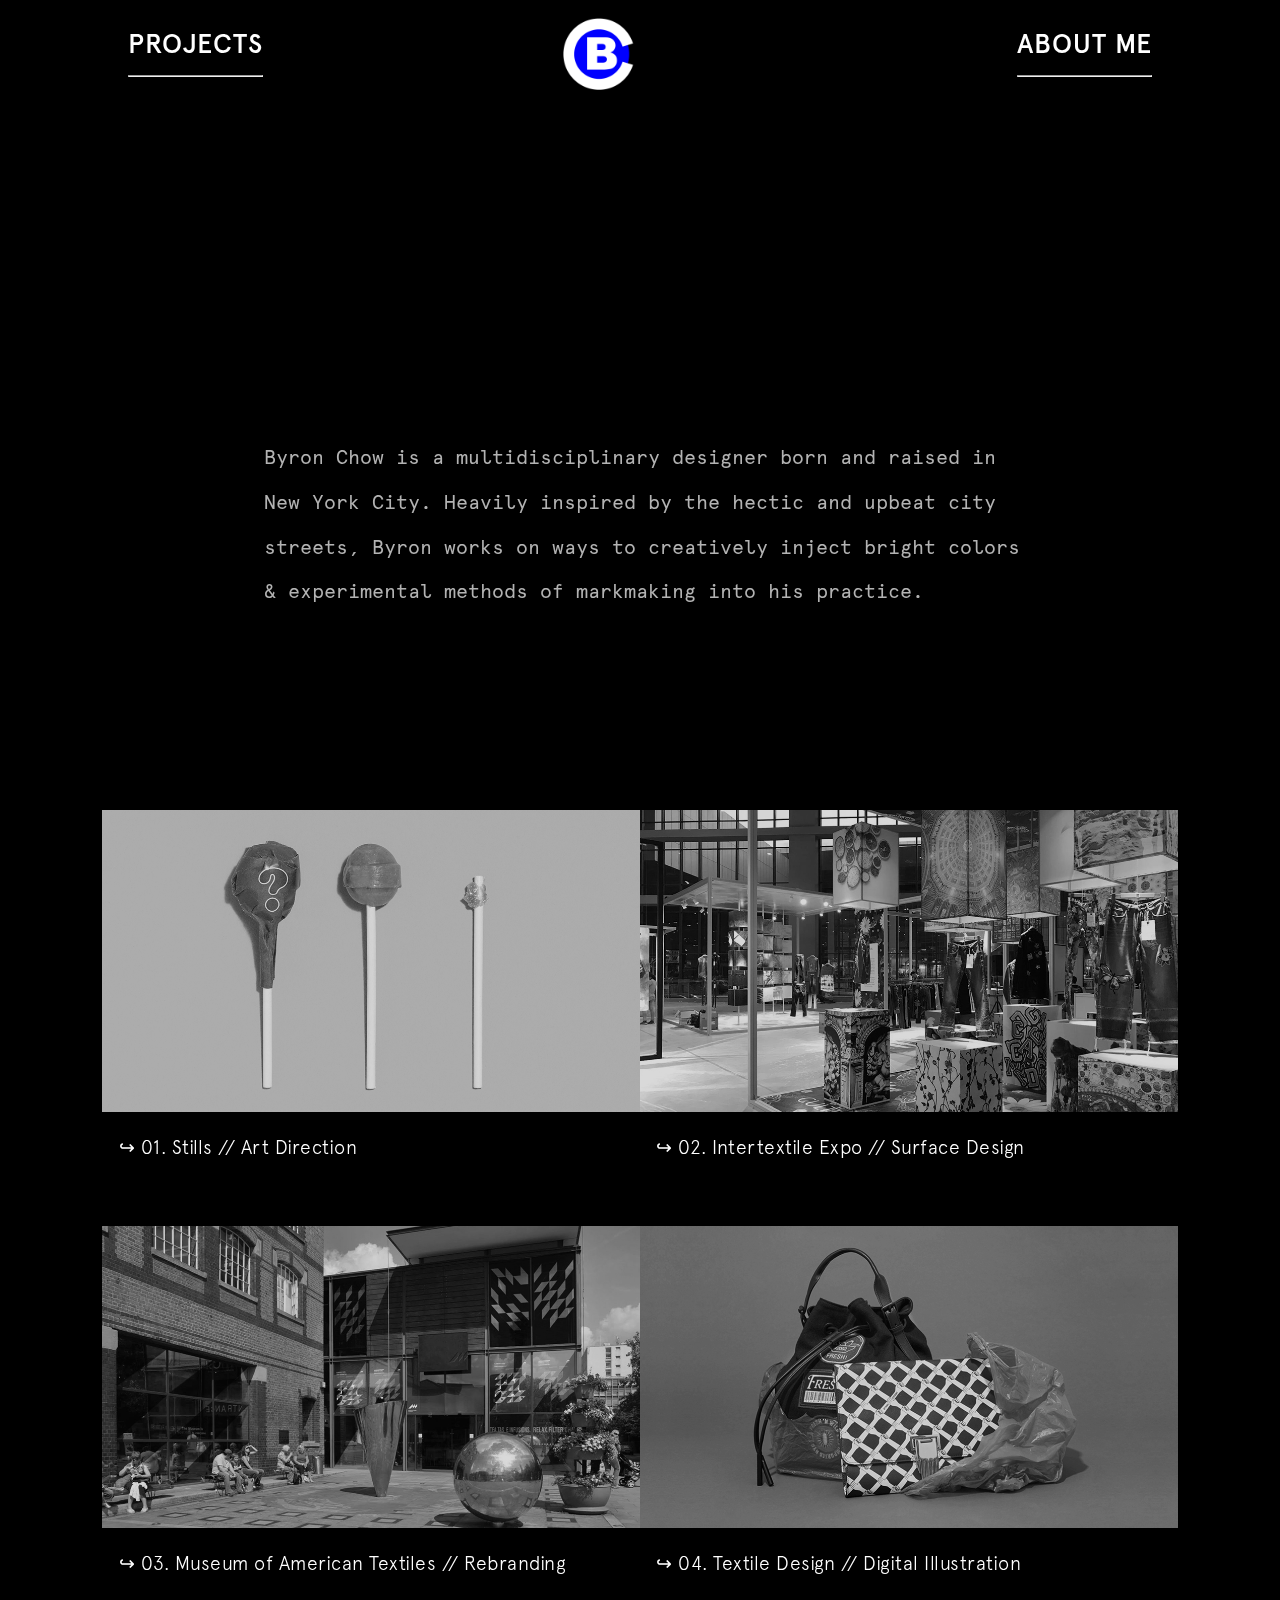
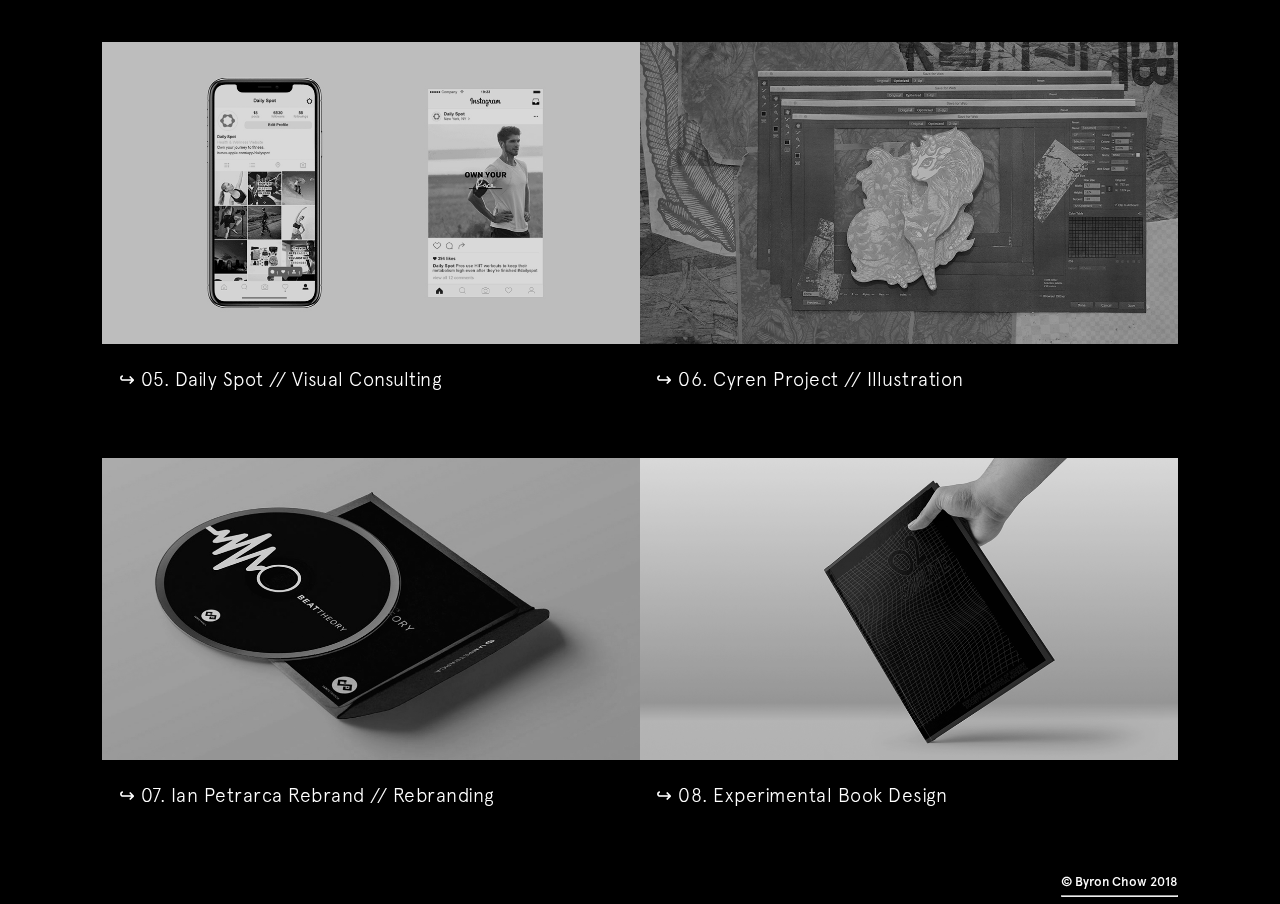
==== index.html @ 9bdeacf5 "launch" ====
<!DOCTYPE html>
<html>
<head>
<link rel="stylesheet" type="text/css" href="main.css">
<link rel="icon" href="z_assets/1_icon/logos/bluelogo2.png">
<title>Byron Chow Portfolio</title>
<link rel="stylesheet" type="text/css" href="xx.css">
<script src="https://ajax.googleapis.com/ajax/libs/jquery/3.3.1/jquery.min.js"></script>


<style>

body, html {background: #000; color: #fff; }

.content{position: absolute; width:84%; top:90%; left:8%;}

.projecticonwrap{width:50%; background-color: none; padding-bottom: 4%; float:left;}

.imagesize{width:100%; float:left}

a.imagesize{
  opacity: 0.85;
  filter: gray;
  -webkit-filter: grayscale(1);}

a.imagesize:hover {
  transition: .3s ease;
  opacity: 1;
  filter: none;
  -webkit-filter: none;}

.toc{width:100%;}

</style>

</head>
<body>

<div class="nav">

<div class="about"><a href="index.html">PROJECTS<hr></a></div>
<div class="contact"><a href="00_about.html">ABOUT ME<hr></a></div>

<div class ="logo"><a href="index_blue.html"><img class="logo" src="z_assets/1_icon/logos/whitelogo.png"></img></div></a>
</div>


  <div id="bio">
    Byron Chow is a multidisciplinary designer born and raised in New York City.
    Heavily inspired by the hectic and upbeat city streets, Byron works on ways to creatively
    inject bright colors & experimental methods of markmaking into his practice.
  </div>

<div class="content">

  <div class="projecticonwrap">
  <a class="imagesize" href="01_stills.html">
  <img class="imagesize" src="z_assets/1_icon/01_stills.jpg"></img></a>
  <div class="toc"> ↪ <a href="#01_stills.html"> 01. Stills // Art Direction </a> </div>
  </div>

  <div class="projecticonwrap">
  <a class="imagesize" href="02_intertextile.html">
  <img class="imagesize" src="z_assets/1_icon/02_intertextile.jpg"></img></a>
  <div class="toc"> ↪ <a href="02_intertextile.html"> 02. Intertextile Expo // Surface Design </a> </div>
  </div>

  <div class="projecticonwrap">
  <a class="imagesize" href="04_mat.html">
  <img class="imagesize" src="z_assets/1_icon/04_mat.jpg"></img></a>
  <div class="toc"> ↪ <a href="04_mat.html"> 03. Museum of American Textiles // Rebranding </a> </div>
  </div>

  <div class="projecticonwrap">
  <a class="imagesize" href="03_graphic.html">
  <img class="imagesize" src="z_assets/1_icon/03_graphic.jpg"></img></a>
  <div class="toc"> ↪ <a href="03_graphic.html"> 04. Textile Design // Digital Illustration </a> </div>
  </div>

  <div class="projecticonwrap">
  <a class="imagesize" href="05_dailyspot.html">
  <img class="imagesize" src="z_assets/1_icon/05_dailyspot.jpg"></img></a>
  <div class="toc"> ↪ <a href="05_dailyspot.html"> 05. Daily Spot // Visual Consulting </a> </div>
  </div>

  <div class="projecticonwrap">
  <a class="imagesize" href="06_cyren.html">
  <img class="imagesize" src="z_assets/1_icon/06_cyren.jpg"></img></a>
  <div class="toc"> ↪ <a href="#06_cyren.html"> 06. Cyren Project // Illustration </a> </div>
  </div>

  <div class="projecticonwrap">
  <a class="imagesize" href="07_petrarca.html">
  <img class="imagesize" src="z_assets/1_icon/07_petrarca.jpg"></img></a>
  <div class="toc"> ↪ <a href="07_petrarca.html"> 07. Ian Petrarca Rebrand // Rebranding </a> </div>
  </div>

  <div class="projecticonwrap">
  <a class="imagesize" href="08_books.html">
  <img class="imagesize" src="z_assets/1_icon/08_books.jpg"></img></a>
  <div class="toc"> ↪ <a href="08_books.html"> 08. Experimental Book Design </a> </div>
  </div>

<div class="project09">© Byron Chow 2018<hr></div>

</body>
</html>
---- main.css ----
@font-face {font-family: Apercu; src: url(z_font/apercu.otf);}
@font-face {font-family: Apercumono; src: url(z_font/apercumono.otf);}
@font-face {font-family: Aperculight; src: url(z_font/aperculight.otf);}

body, html {background: #000; color: #fff; }


  #bio {
  font-family: 'apercumono', Helvetica, sans-serif;
  font-weight: 500;
  top: 20vh;
  font-size: 1.5vw;
  display: flex;
  align-items: center;
  justify-content: center;
  margin: 20%;
  line-height: 3.5vw;
  position: fixed;
  opacity:.7;
  z-index:-1;}

  .nav{
    background-color: black;
    list-style: none;
    color: #fff;
    text-align: center;
    position:fixed;
    width:100%;
    height: 12vh;
    top:0%;
    left:0%;
    z-index: 200;
  }

.about{
  position:fixed;
  left: 10%;
  top: 3vh;
  font-size: 3vh;
  letter-spacing: 1px;
  font-family: 'Apercu', Helvetica, sans-serif;
}

a:link {color: white; text-decoration: none;}
a:hover {color: gold ; text-decoration: underline wavy blue;}

.contact{
  position:fixed;
  right: 10%;
  top: 3vh;
  font-size: 3vh;
  letter-spacing: 1px;
  font-family: 'Apercu', Helvetica, sans-serif;
}

.logo img{
  position:fixed;
  width:8vh;
  top:2vh;
  left:44vw;
  -webkit-transition: -webkit-transform 2s ease-in-out;
        transition:         transform 2s ease-in-out;

}
.logo img:hover{
  -webkit-transform: rotate(360deg);
          transform: rotate(360deg);
}


.text{
  background-color: black;
  width:100%;
  height:100%;
  padding: 0px;
  font-family: 'Apercu', Helvetica, sans-serif;
  margin-bottom: 4vh;

}
.title{
  float:left;
  font-size: 3vw;
  width:100%;
  padding: 3%;
  background-color: black;
}
.brief{
font-size: 1.5vw;
line-height: 3vw;
letter-spacing: .5px;
padding: 3%;
font-family: 'Aperculight', Helvetica, sans-serif;
width:92%;
float:left;
background-color: black;
}

.toc{
font-size: 1.5vw;
line-height: 3vw;
letter-spacing: .5px;
padding: 3%;
font-family: 'Aperculight', Helvetica, sans-serif;
width:27%;
float:left;
background-color: black;
}

.content{
  position: absolute;
  width:84%;
  top:22vh;
  left:8%;
}
.coverimage{width:100%; float:left; padding: 1% 0%;}

.half{width:48%; float:left; padding: 1%;}

.half2{width:48%; float:left; padding: 15% 1% 1% 1%;}

.half3{width:28%; float:left; padding:1%;}

.half4{width:68%; float:left; padding: 15% 1% 1% 1%;}

.halfstag{
  width:80%;
  float:left;
  padding: 1%;
}

.break{height:3vh;
  float:left;
  padding:5%;
  width:100%;
}

.project09{
  float:right;
  background-color: none;
  font-size: 1vw;
  text-align: center;
  font-family: 'Apercu', Helvetica, sans-serif;

}

.imagesize{width:100%;}

.image-holder {
  height: 100%;
  width: 40%;
  position:relative;
}
.image-holder:before {
  content: "";
  display: block;
  position: absolute;
  top: 0;
  bottom: 0;
  left: 0;
  right: 0;
  background: rgba(0,0,255, 0.6);
  transition: all .3s linear;
}
.image-holder:hover:before {background: none;}
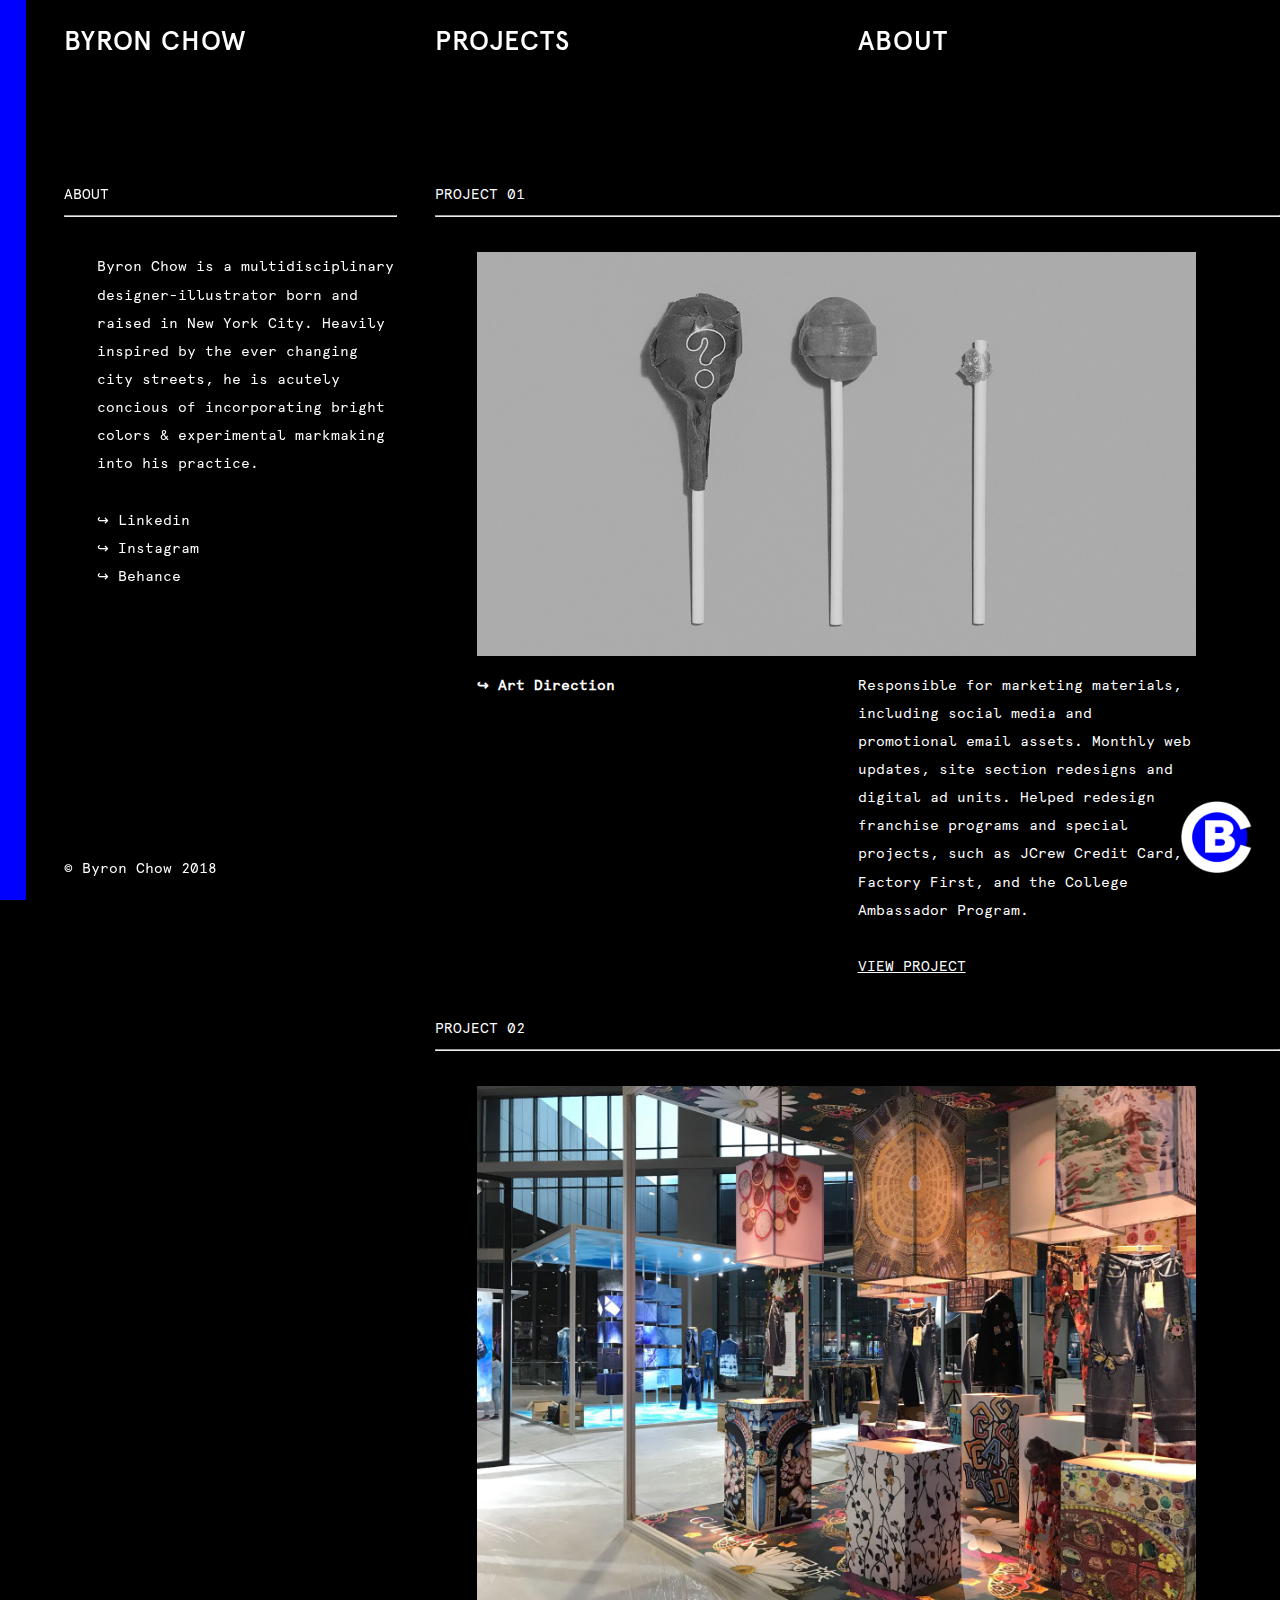
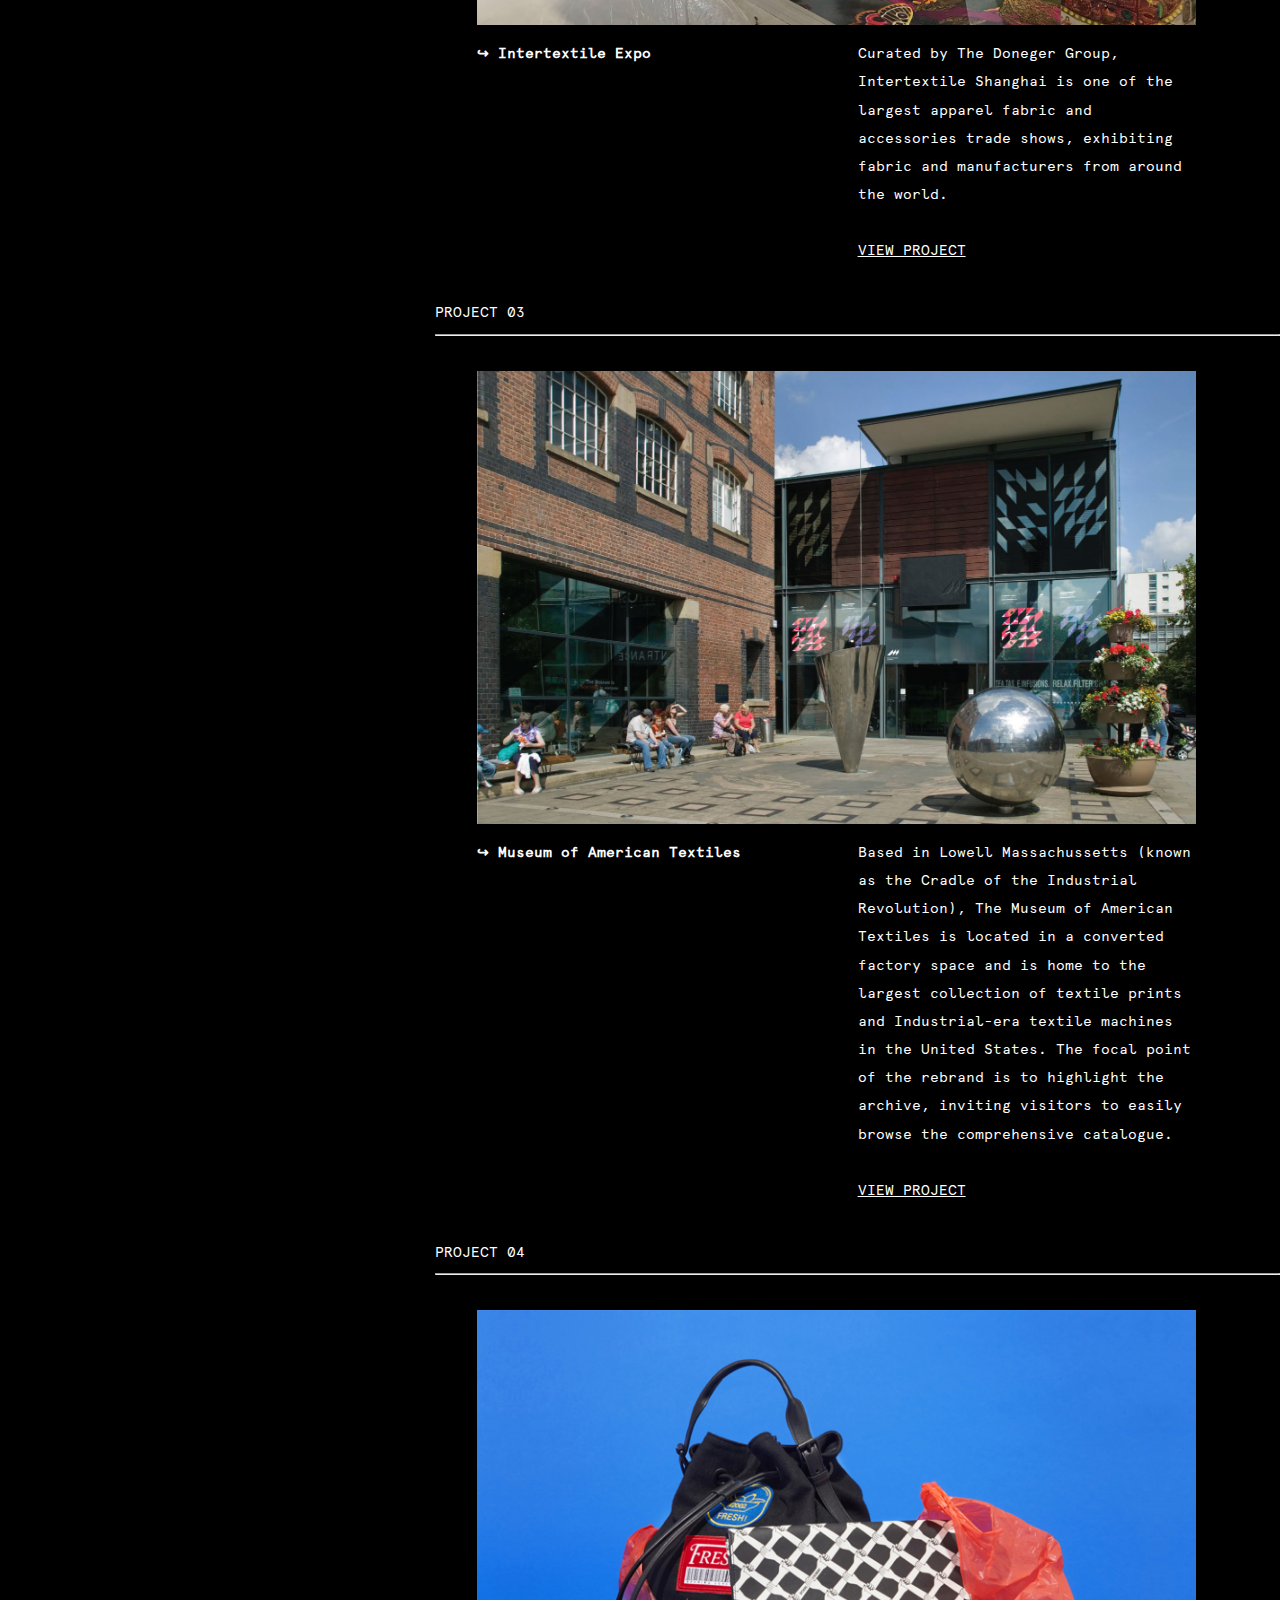
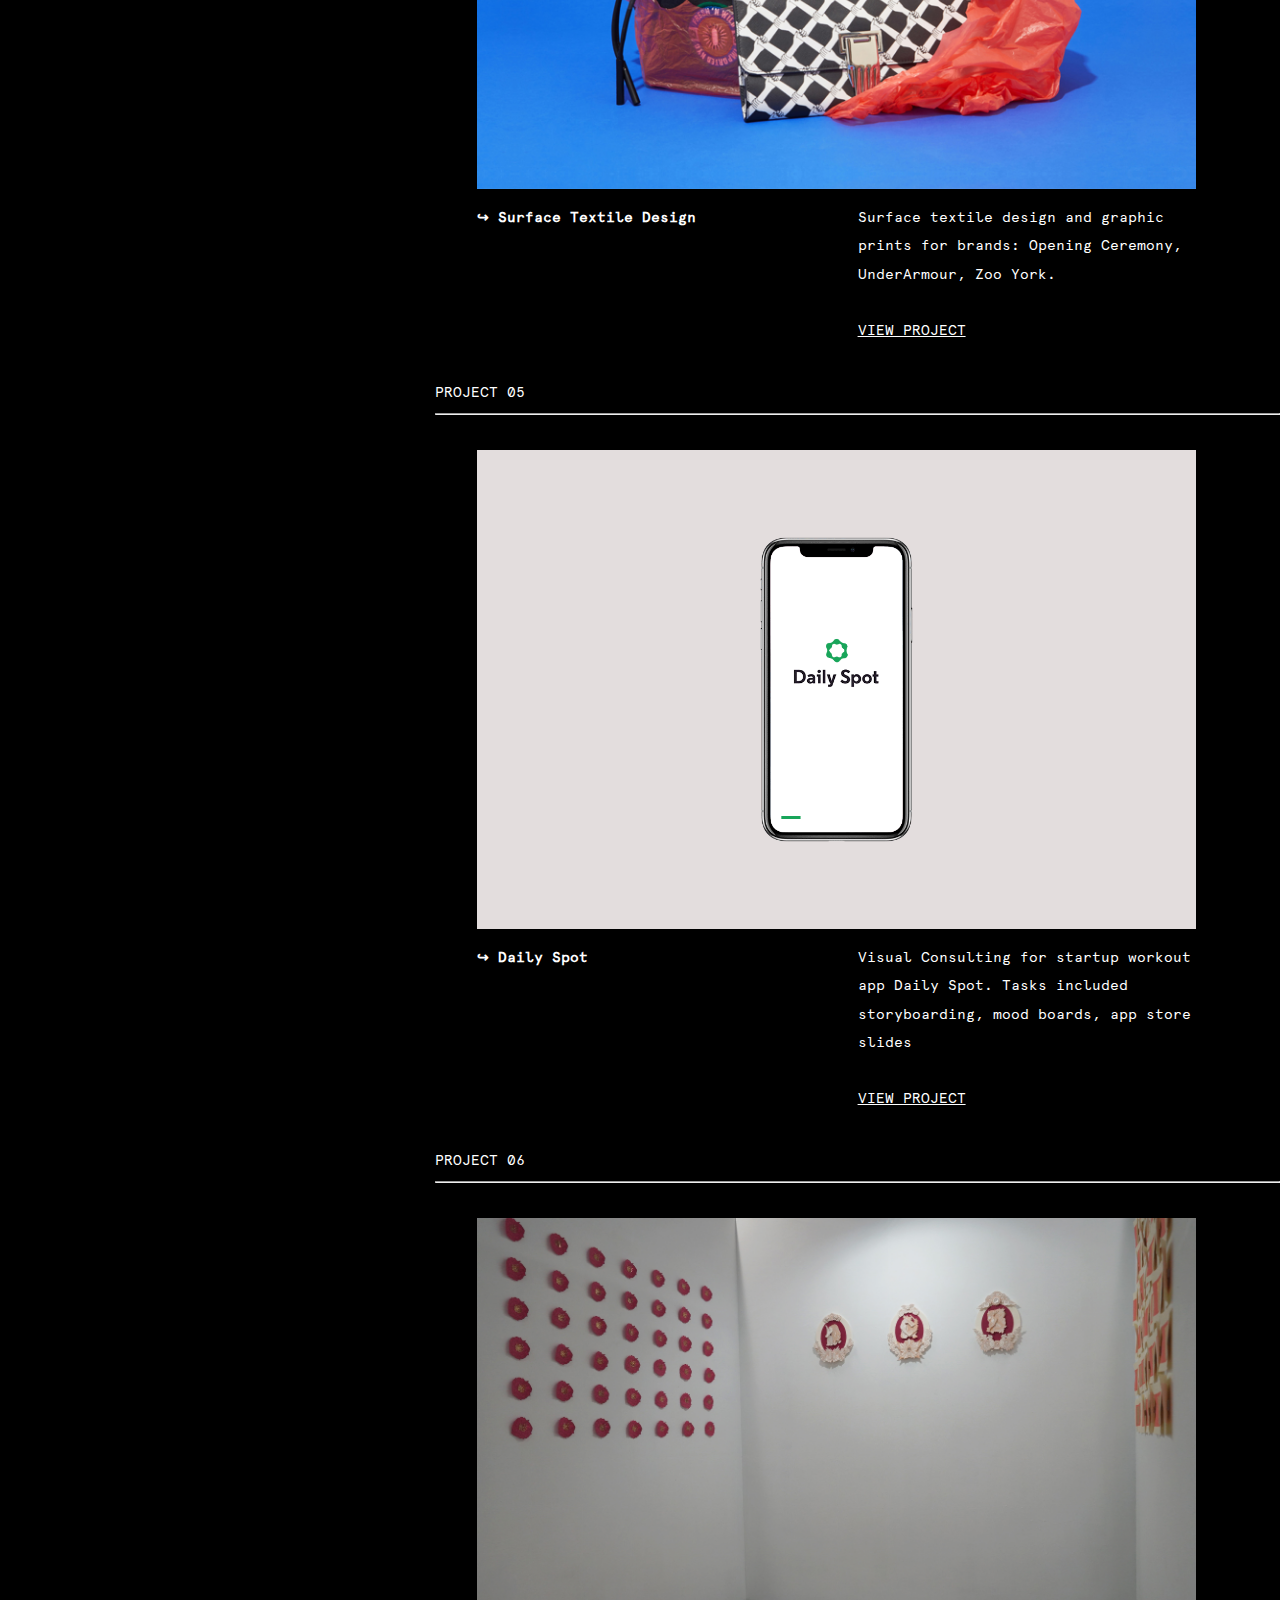
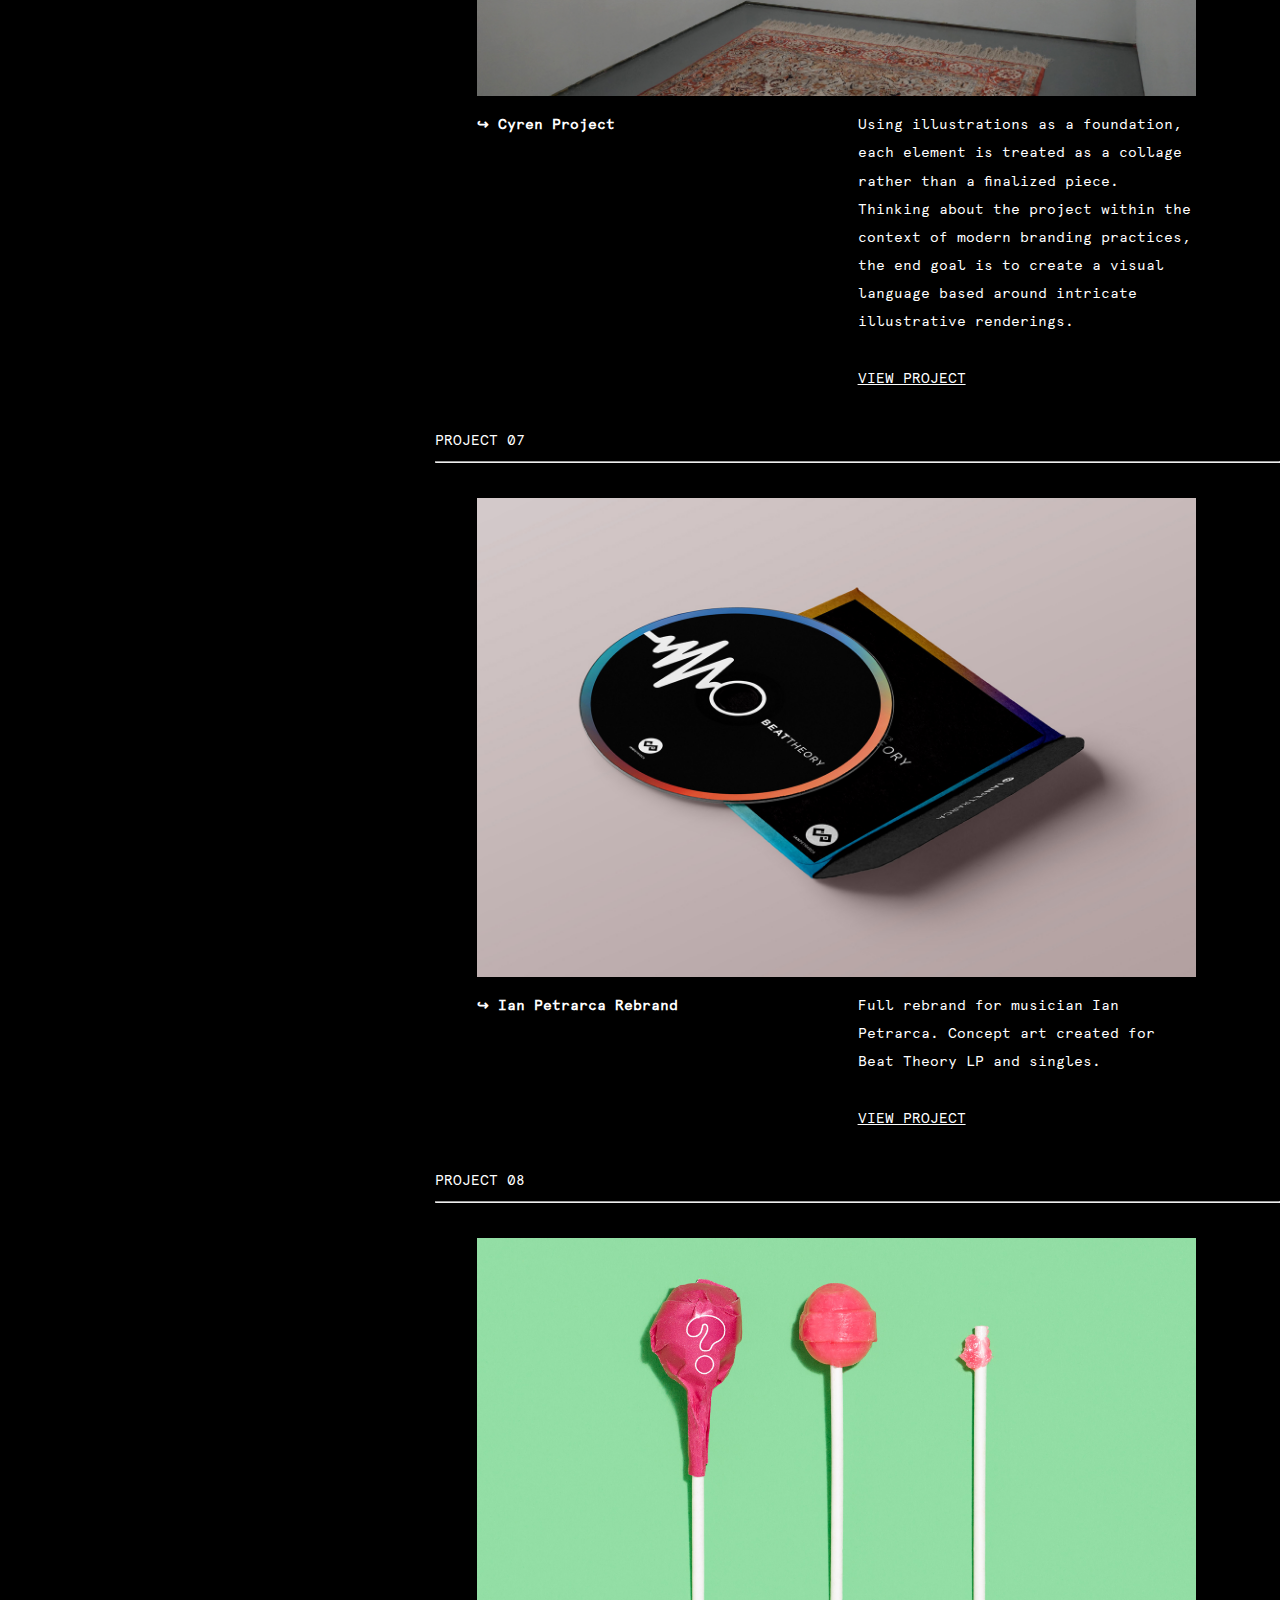
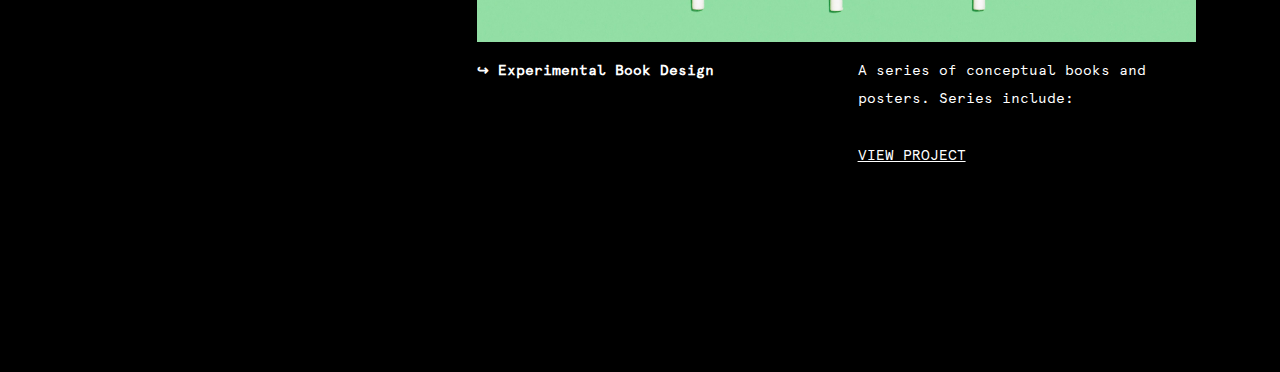
==== commit 1b5e5fd0: "reset" ====
--- a/index.html
+++ b/index.html
@@ -1,107 +1,200 @@
 <!DOCTYPE html>
 <html>
 <head>
-<link rel="stylesheet" type="text/css" href="main.css">
 <link rel="icon" href="z_assets/1_icon/logos/bluelogo2.png">
 <title>Byron Chow Portfolio</title>
-<link rel="stylesheet" type="text/css" href="xx.css">
+<link rel="stylesheet" type="text/css" href="main.css">
 <script src="https://ajax.googleapis.com/ajax/libs/jquery/3.3.1/jquery.min.js"></script>
 
 
 <style>
 
-body, html {background: #000; color: #fff; }
-
-.content{position: absolute; width:84%; top:90%; left:8%;}
-
-.projecticonwrap{width:50%; background-color: none; padding-bottom: 4%; float:left;}
-
-.imagesize{width:100%; float:left}
-
-a.imagesize{
-  opacity: 0.85;
-  filter: gray;
-  -webkit-filter: grayscale(1);}
-
-a.imagesize:hover {
-  transition: .3s ease;
-  opacity: 1;
-  filter: none;
-  -webkit-filter: none;}
-
-.toc{width:100%;}
 
 </style>
 
 </head>
 <body>
 
+<div class="spin"><a href="index.html"><img class="logo" src="z_assets/1_icon/logos/whitelogo.png"></img></div></a>
+
 <div class="nav">
 
-<div class="about"><a href="index.html">PROJECTS<hr></a></div>
-<div class="contact"><a href="00_about.html">ABOUT ME<hr></a></div>
-
-<div class ="logo"><a href="index_blue.html"><img class="logo" src="z_assets/1_icon/logos/whitelogo.png"></img></div></a>
-</div>
-
-
-  <div id="bio">
-    Byron Chow is a multidisciplinary designer born and raised in New York City.
-    Heavily inspired by the hectic and upbeat city streets, Byron works on ways to creatively
-    inject bright colors & experimental methods of markmaking into his practice.
-  </div>
+<div class="navtype home"><a href="index.html">BYRON CHOW</a></div>
+
+<div class="navtype project"><a href="index.html">PROJECTS</a></div>
+
+<div class="navtype about"><a href="about.html">ABOUT</a></div>
+
+</div>
+
+<div class="copyright">© Byron Chow 2018</div>
+
+
+
+<div class="bar"> </div>
+
+<div id="bio">ABOUT<hr>
+<div class="tab"><br>
+Byron Chow is a multidisciplinary designer-illustrator born and raised in New York City.
+Heavily inspired by the ever changing city streets, he is acutely concious of incorporating
+ bright colors & experimental markmaking into his practice.
+</div>
+
+<div class="tab"><br>
+↪ <a href="https://www.linkedin.com/in/byron-chow/"> Linkedin </a><br>
+↪ <a href="https://www.instagram.com/sidevalk/"> Instagram </a><br>
+↪ <a href="https://www.behance.net/byronchow7"> Behance </a>
+</div>
+</div>
 
 <div class="content">
 
-  <div class="projecticonwrap">
-  <a class="imagesize" href="01_stills.html">
-  <img class="imagesize" src="z_assets/1_icon/01_stills.jpg"></img></a>
-  <div class="toc"> ↪ <a href="#01_stills.html"> 01. Stills // Art Direction </a> </div>
-  </div>
-
-  <div class="projecticonwrap">
-  <a class="imagesize" href="02_intertextile.html">
-  <img class="imagesize" src="z_assets/1_icon/02_intertextile.jpg"></img></a>
-  <div class="toc"> ↪ <a href="02_intertextile.html"> 02. Intertextile Expo // Surface Design </a> </div>
-  </div>
-
-  <div class="projecticonwrap">
-  <a class="imagesize" href="04_mat.html">
-  <img class="imagesize" src="z_assets/1_icon/04_mat.jpg"></img></a>
-  <div class="toc"> ↪ <a href="04_mat.html"> 03. Museum of American Textiles // Rebranding </a> </div>
-  </div>
-
-  <div class="projecticonwrap">
-  <a class="imagesize" href="03_graphic.html">
-  <img class="imagesize" src="z_assets/1_icon/03_graphic.jpg"></img></a>
-  <div class="toc"> ↪ <a href="03_graphic.html"> 04. Textile Design // Digital Illustration </a> </div>
-  </div>
-
-  <div class="projecticonwrap">
-  <a class="imagesize" href="05_dailyspot.html">
-  <img class="imagesize" src="z_assets/1_icon/05_dailyspot.jpg"></img></a>
-  <div class="toc"> ↪ <a href="05_dailyspot.html"> 05. Daily Spot // Visual Consulting </a> </div>
-  </div>
-
-  <div class="projecticonwrap">
-  <a class="imagesize" href="06_cyren.html">
-  <img class="imagesize" src="z_assets/1_icon/06_cyren.jpg"></img></a>
-  <div class="toc"> ↪ <a href="#06_cyren.html"> 06. Cyren Project // Illustration </a> </div>
-  </div>
-
-  <div class="projecticonwrap">
-  <a class="imagesize" href="07_petrarca.html">
-  <img class="imagesize" src="z_assets/1_icon/07_petrarca.jpg"></img></a>
-  <div class="toc"> ↪ <a href="07_petrarca.html"> 07. Ian Petrarca Rebrand // Rebranding </a> </div>
-  </div>
-
-  <div class="projecticonwrap">
-  <a class="imagesize" href="08_books.html">
-  <img class="imagesize" src="z_assets/1_icon/08_books.jpg"></img></a>
-  <div class="toc"> ↪ <a href="08_books.html"> 08. Experimental Book Design </a> </div>
-  </div>
-
-<div class="project09">© Byron Chow 2018<hr></div>
+<div class="projecticonwrap">
+<div class="toc">PROJECT 01 <hr><br>
+  <div class="imagepadding">
+    <a class="greyfade" href="01_stills.html">
+    <img class="coverimage greyfade" src="z_assets/1_icon/01_stills.jpg"></img></a>
+</div>
+<div class="title">
+
+<span class="hiddentxt"><a href="01_stills.html">↪ Art Direction </a></span>
+<span class="hiddenimg"><img src="z_assets/1_icon/01_stills.jpg" width="250" /></span>
+</div>
+<div class="descriptor">
+Responsible for marketing materials,
+including social media and promotional email assets.
+Monthly web updates, site section redesigns and digital ad units.
+Helped redesign franchise programs and special projects, such as JCrew Credit Card,
+Factory First, and the College Ambassador Program.
+<br><br><a href="01_stills.html"><u>VIEW PROJECT</u></a>
+</div>
+</div>
+</div>
+
+<div class="projecticonwrap">
+<div class="toc">PROJECT 02 <hr><br>
+  <div class="imagepadding">
+  <img class="coverimage" src="z_assets/2_design/02_intertextile/2017_cover01.jpg"></img>
+</div>
+<div class="title">
+<span class="hiddentxt"><a href="02_intertextile.html">↪ Intertextile Expo</a></span>
+<span class="hiddenimg"><img src="z_assets/1_icon/02_intertextile.jpg" width="250" /></span>
+</div>
+<div class="descriptor">
+Curated by The Doneger Group,
+Intertextile Shanghai is one of the largest apparel fabric
+and accessories trade shows, exhibiting fabric and manufacturers
+from around the world.
+<br><br><a href="02_intertextile.html"><u>VIEW PROJECT</u></a>
+</div>
+</div>
+</div>
+
+<div class="projecticonwrap">
+<div class="toc">PROJECT 03 <hr> <br>
+  <div class="imagepadding">
+  <img class="coverimage" src="z_assets/2_design/04_mat/museum_01.jpg"></img>
+</div>
+<div class="title">
+<span class="hiddentxt"><a href="04_mat.html">↪ Museum of American Textiles</a></span>
+<span class="hiddenimg"><img src="z_assets/1_icon/04_mat.jpg" width="250" /></span>
+</div>
+<div class="descriptor">
+Based in Lowell Massachussetts (known as the Cradle of the Industrial Revolution),
+The Museum of American Textiles is located in a converted factory space and is home to the largest collection of textile prints and Industrial-era
+textile machines in the United States. The focal point of the rebrand is to highlight the archive,
+inviting visitors to easily browse the comprehensive catalogue.
+<br><br><a href="04_mat.html"><u>VIEW PROJECT</u></a>
+</div>
+</div>
+</div>
+
+<div class="projecticonwrap">
+<div class="toc">PROJECT 04 <hr><br>
+  <div class="imagepadding">
+  <img class="coverimage" src="z_assets/2_design/03_graphics/oc_03.jpg"></img>
+</div>
+<div class="title">
+  <span class="hiddentxt"><a href="03_graphic.html">↪ Surface Textile Design</a></span>
+  <span class="hiddenimg"><img src="z_assets/1_icon/03_graphic.jpg" width="250" /></span>
+</div>
+<div class="descriptor">
+Surface textile design and graphic prints for brands: Opening Ceremony, UnderArmour, Zoo York.
+<br><br><a href="03_graphic.html"><u>VIEW PROJECT</u></a>
+</div>
+</div>
+</div>
+
+<div class="projecticonwrap">
+<div class="toc">
+PROJECT 05 <hr><br>
+<div class="imagepadding">
+<img class="coverimage" src="z_assets/2_design/05_dailyspot/dailyspot05.gif"></img>
+</div>
+<div class="title">
+<span class="hiddentxt"><a href="05_dailyspot.html">↪ Daily Spot</a></span>
+<span class="hiddenimg"><img src="z_assets/1_icon/05_dailyspot.jpg" width="250" /></span>
+</div>
+<div class="descriptor">
+Visual Consulting for startup workout app Daily Spot. Tasks included storyboarding, mood boards, app store slides
+<br><br><a href="05_dailyspot.html"><u>VIEW PROJECT</u></a>
+</div>
+</div>
+</div>
+
+<div class="projecticonwrap">
+<div class="toc">PROJECT 06 <hr><br>
+  <div class="imagepadding">
+  <img class="coverimage" src="z_assets/2_design/06_cyren/redroom_01.jpg"></img>
+</div>
+<div class="title">
+<span class="hiddentxt"><a href="06_cyren.html">↪ Cyren Project</a></span>
+<span class="hiddenimg"><img src="z_assets/1_icon/06_cyren.jpg" width="250" /></span>
+</div>
+<div class="descriptor">
+Using illustrations as a foundation, each element is treated as a collage rather than a finalized piece.
+Thinking about the project within the context of modern branding practices, the end goal is to create a visual
+language based around intricate illustrative renderings.
+<br><br><a href="06_cyren.html"><u>VIEW PROJECT</u></a>
+</div>
+</div>
+</div>
+
+<div class="projecticonwrap">
+<div class="toc">
+PROJECT 07 <hr><br>
+<div class="imagepadding">
+<img class="coverimage" src="z_assets/2_design/07_petrarca/track01.jpg"></img>
+</div>
+<div class="title">
+<span class="hiddentxt"><a href="07_petrarca.html">↪ Ian Petrarca Rebrand</a></span>
+<span class="hiddenimg"><img src="z_assets/1_icon/07_petrarca.jpg" width="250" /></span>
+</div>
+<div class="descriptor">
+Full rebrand for musician Ian Petrarca. Concept art created for Beat Theory LP and singles.
+<br><br><a href="07_petrarca.html"><u>VIEW PROJECT</u></a>
+</div>
+</div>
+</div>
+
+<div class="projecticonwrap">
+<div class="toc">
+PROJECT 08 <hr><br>
+<div class="imagepadding">
+<img class="coverimage" src="z_assets/2_design/01_stills/full07_03.jpg"></img>
+</div>
+<div class="title">
+<span class="hiddentxt"><a href="02_intertextile.html">↪ Experimental Book Design</a></span>
+<span class="hiddenimg"><img src="z_assets/1_icon/02_intertextile.jpg" width="250" /></span>
+</div>
+<div class="descriptor">
+A series of conceptual books and posters. Series include:
+<br><br><a href="index.html"><u>VIEW PROJECT</u></a>
+</div>
+</div>
+</div>
+<div class="break"> </div>
+<div class="break"> </div>
 
 </body>
 </html>
--- a/main.css
+++ b/main.css
@@ -2,56 +2,78 @@
 @font-face {font-family: Apercumono; src: url(z_font/apercumono.otf);}
 @font-face {font-family: Aperculight; src: url(z_font/aperculight.otf);}
 
-body, html {background: #000; color: #fff; }
+body, html {background: #000; color: #fff;
+font-family: 'apercumono', Helvetica, sans-serif;
+font-size: 1.1vw;
+line-height: 2.2vw;
+}
 
 
-  #bio {
-  font-family: 'apercumono', Helvetica, sans-serif;
-  font-weight: 500;
-  top: 20vh;
-  font-size: 1.5vw;
-  display: flex;
-  align-items: center;
-  justify-content: center;
-  margin: 20%;
-  line-height: 3.5vw;
+  #bio {position: fixed; width: 26%; top: 20%; left: 5%}
+
+  a.greyfade{
+    opacity: 0.85;
+    filter: gray;
+    -webkit-filter: grayscale(1);}
+
+  a.greyfade:hover {
+    transition: .3s ease;
+    opacity: 1;
+    filter: none;
+    -webkit-filter: none;}
+
+.nav{
+  background-color: black;
+  list-style: none;
+  color: #fff;
+  position:fixed;
+  width:100%;
+  height: 15%;
+  top:0%;
+  left:0%;
+  z-index: 200;
+}
+
+a:link {color: white; text-decoration: none;}
+a:hover {color: gold}
+a:visited {color: white; text-decoration: none;}
+
+.home{left: 5%;}
+.project{left: 34%;}
+.about{left: 67%;}
+
+.icon{right: 2%;
+      bottom:2%;
+      position: fixed;}
+
+.smalllogo{width:8vh}
+
+
+.logo{
   position: fixed;
-  opacity:.7;
-  z-index:-1;}
+  bottom:3vh;
+  right: 3vh;
+  width:8vh;
+  z-index: 300;
+}
 
-  .nav{
-    background-color: black;
-    list-style: none;
-    color: #fff;
-    text-align: center;
-    position:fixed;
-    width:100%;
-    height: 12vh;
-    top:0%;
-    left:0%;
-    z-index: 200;
-  }
+.spin img{
+  -webkit-transition: -webkit-transform 2s ease-in-out;
+        transition:         transform 2s ease-in-out;
+}
+.spin img:hover{
+  -webkit-transform: rotate(360deg);
+          transform: rotate(360deg);
+}
 
-.about{
+.navtype {
   position:fixed;
-  left: 10%;
+  font-size: 3vh;
   top: 3vh;
-  font-size: 3vh;
   letter-spacing: 1px;
   font-family: 'Apercu', Helvetica, sans-serif;
 }
 
-a:link {color: white; text-decoration: none;}
-a:hover {color: gold ; text-decoration: underline wavy blue;}
-
-.contact{
-  position:fixed;
-  right: 10%;
-  top: 3vh;
-  font-size: 3vh;
-  letter-spacing: 1px;
-  font-family: 'Apercu', Helvetica, sans-serif;
-}
 
 .logo img{
   position:fixed;
@@ -69,96 +91,75 @@
 
 
 .text{
-  background-color: black;
   width:100%;
   height:100%;
-  padding: 0px;
-  font-family: 'Apercu', Helvetica, sans-serif;
   margin-bottom: 4vh;
-
-}
-.title{
-  float:left;
-  font-size: 3vw;
-  width:100%;
-  padding: 3%;
-  background-color: black;
-}
-.brief{
-font-size: 1.5vw;
-line-height: 3vw;
-letter-spacing: .5px;
-padding: 3%;
-font-family: 'Aperculight', Helvetica, sans-serif;
-width:92%;
-float:left;
-background-color: black;
 }
 
-.toc{
-font-size: 1.5vw;
-line-height: 3vw;
-letter-spacing: .5px;
-padding: 3%;
-font-family: 'Aperculight', Helvetica, sans-serif;
-width:27%;
-float:left;
-background-color: black;
+
+
+.coverimage{width:100%; float:left; padding: 0 0 2% 0%;}
+.half{width:49%; float:left; padding: 0 2% 2% 0;}
+.half00{width:49%; float:left; padding: 0 0 2% 0;}
+.half2{width:49%; float:left; padding: 15% 0% 0% 0%;}
+.half3{width:27%; float:left; padding: 0 2% 2% 0;}
+.half4{width:69%; float:left; padding: 0 0 2% 0;}
+.half5{width:27%; float:left; padding: 0 2% 2% 2%;}
+
+.half6{width:56.5%; float:left; padding: 0 0 2% 0;}
+.half7{width:41.5%; float:left; padding: 0 0 2% 2%;}
+
+.half8{width:56.5%; float:left; padding: 0 0 2% 2%;}
+.half9{width:41.5%; float:left; padding: 0 0 2% 0;}
+
+.imagepadding{padding: 0 10% 0 5%}
+
+.break{height:1%; float:left; padding:5%; width:100%;}
+
+.copyright{
+  position: fixed;
+  left:5%;
+  bottom: 2%;
+  background-color: none;
+  text-align: center;
 }
 
-.content{
-  position: absolute;
-  width:84%;
-  top:22vh;
-  left:8%;
-}
-.coverimage{width:100%; float:left; padding: 1% 0%;}
+.content{position: absolute; width:66%; right:0%; top:20%; overflow: hidden;}
+.projecticonwrap{width:100%; background-color: none; padding-bottom: 4%; float:left;}
+.imagesize{width:100%; float:left}
 
-.half{width:48%; float:left; padding: 1%;}
+.toc{width:27%; float:left; width:100%;}
 
-.half2{width:48%; float:left; padding: 15% 1% 1% 1%;}
-
-.half3{width:28%; float:left; padding:1%;}
-
-.half4{width:68%; float:left; padding: 15% 1% 1% 1%;}
-
-.halfstag{
-  width:80%;
-  float:left;
-  padding: 1%;
+.bar{
+height:100%;
+background-color: blue;
+width:2%;
+position: fixed;
+left:0%;
+top:0%;
+z-index:1000;
 }
 
-.break{height:3vh;
-  float:left;
-  padding:5%;
-  width:100%;
+.title{width:40%; float:left; padding: 0 5% 0 5%}
+
+.descriptor{width:40%; float:left;}
+
+.tab{padding: 0 0 0 10%;}
+
+.hiddenimg {display: none;}
+
+.hiddentxt {font-weight: bold;}
+
+.hiddentxt a {text-decoration: none;}
+
+.hiddenclick {
+  font-weight: bold;
+  text-decoration: none;
+  cursor: pointer;
 }
 
-.project09{
-  float:right;
-  background-color: none;
-  font-size: 1vw;
-  text-align: center;
-  font-family: 'Apercu', Helvetica, sans-serif;
+.hiddenclick a {text-decoration: none;}
 
-}
+.hiddenclick a:visited {text-decoration: none;}
 
-.imagesize{width:100%;}
-
-.image-holder {
-  height: 100%;
-  width: 40%;
-  position:relative;
-}
-.image-holder:before {
-  content: "";
-  display: block;
-  position: absolute;
-  top: 0;
-  bottom: 0;
-  left: 0;
-  right: 0;
-  background: rgba(0,0,255, 0.6);
-  transition: all .3s linear;
-}
-.image-holder:hover:before {background: none;}
+.hiddentxt:hover ~ .hiddenimg {display: block;}
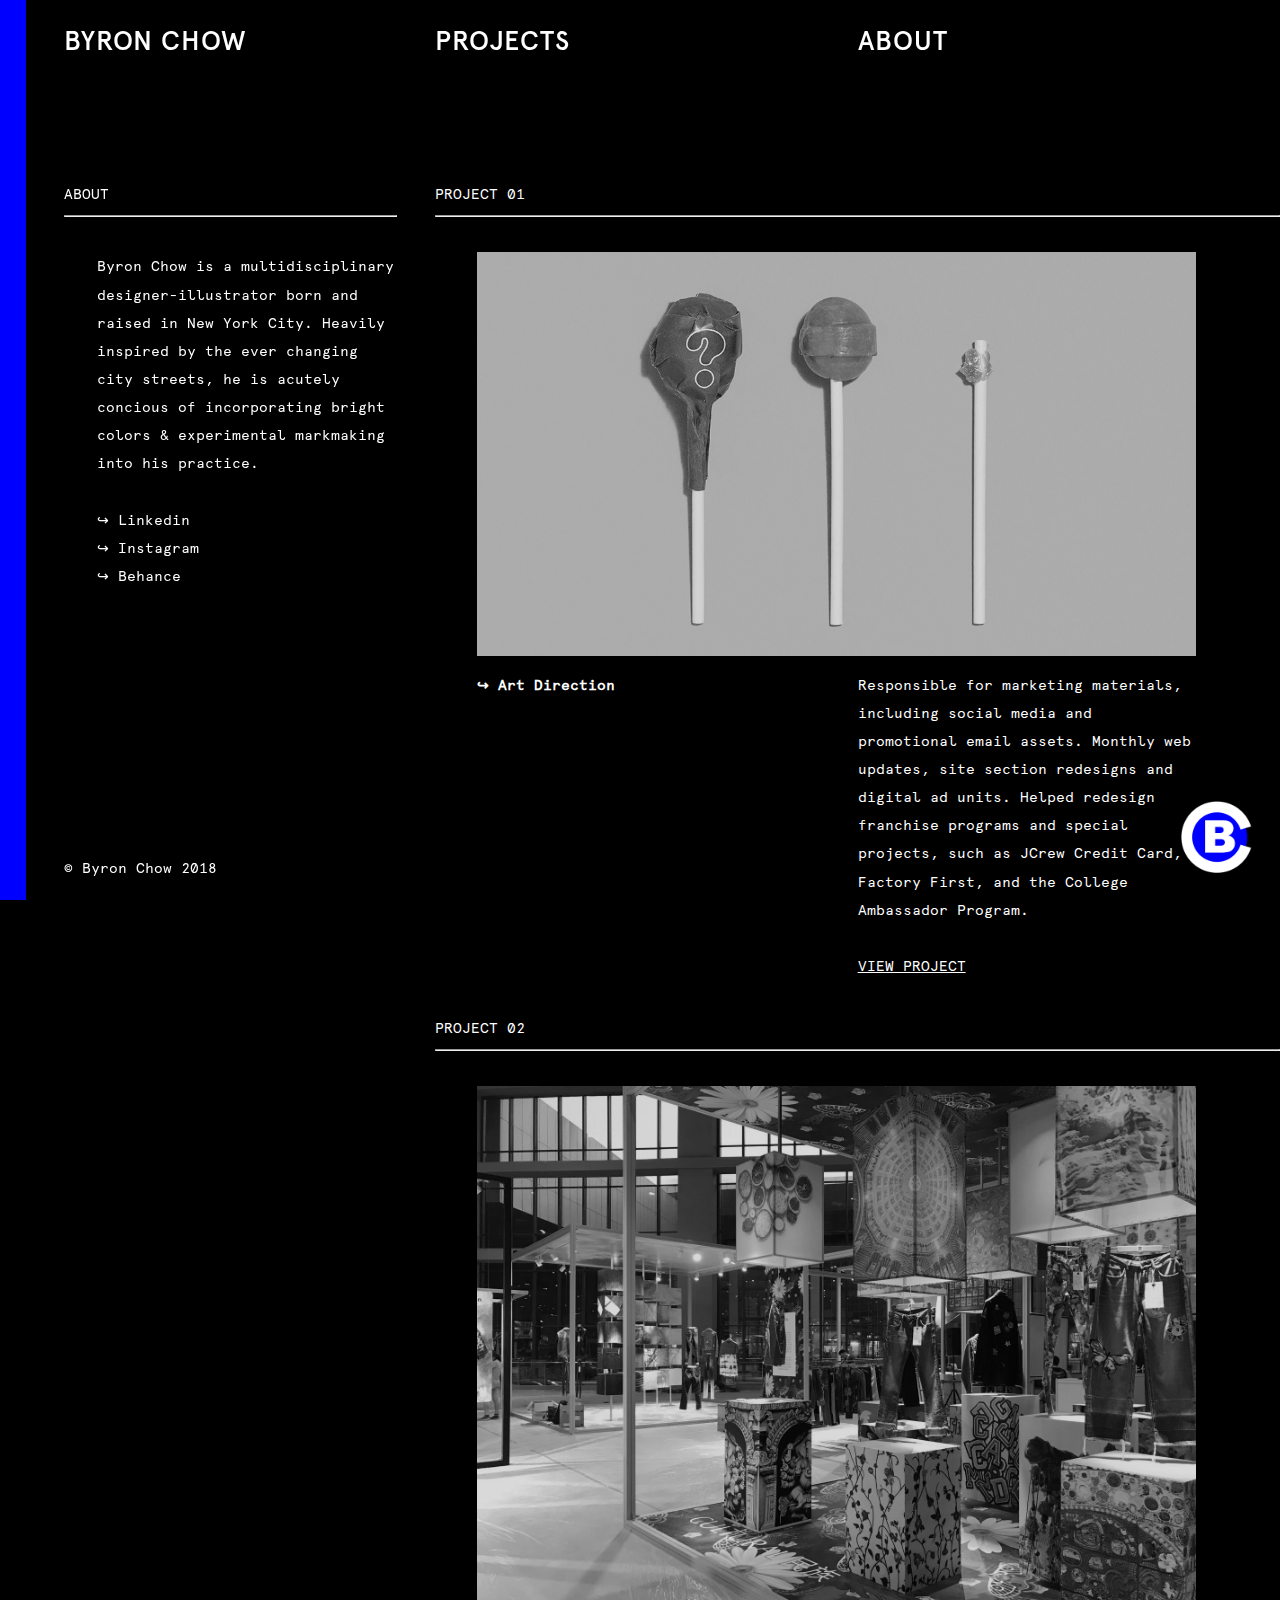
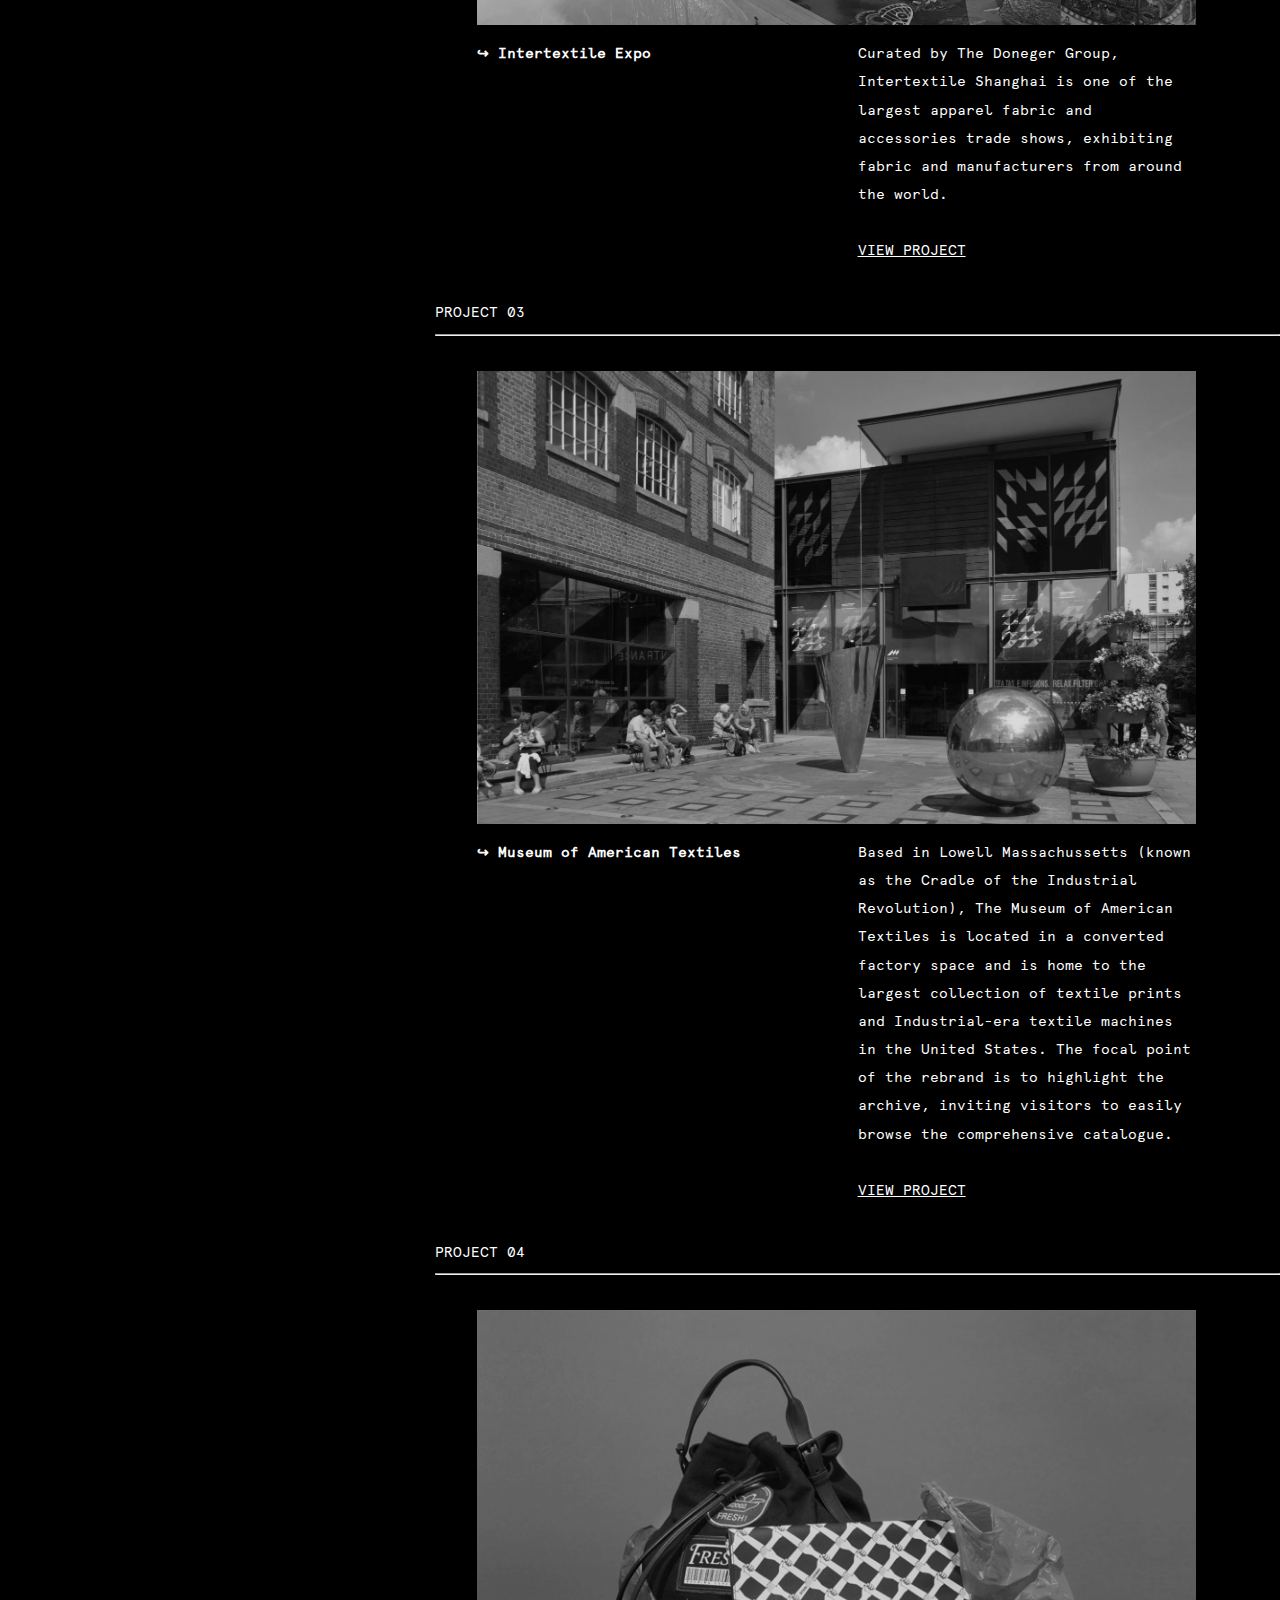
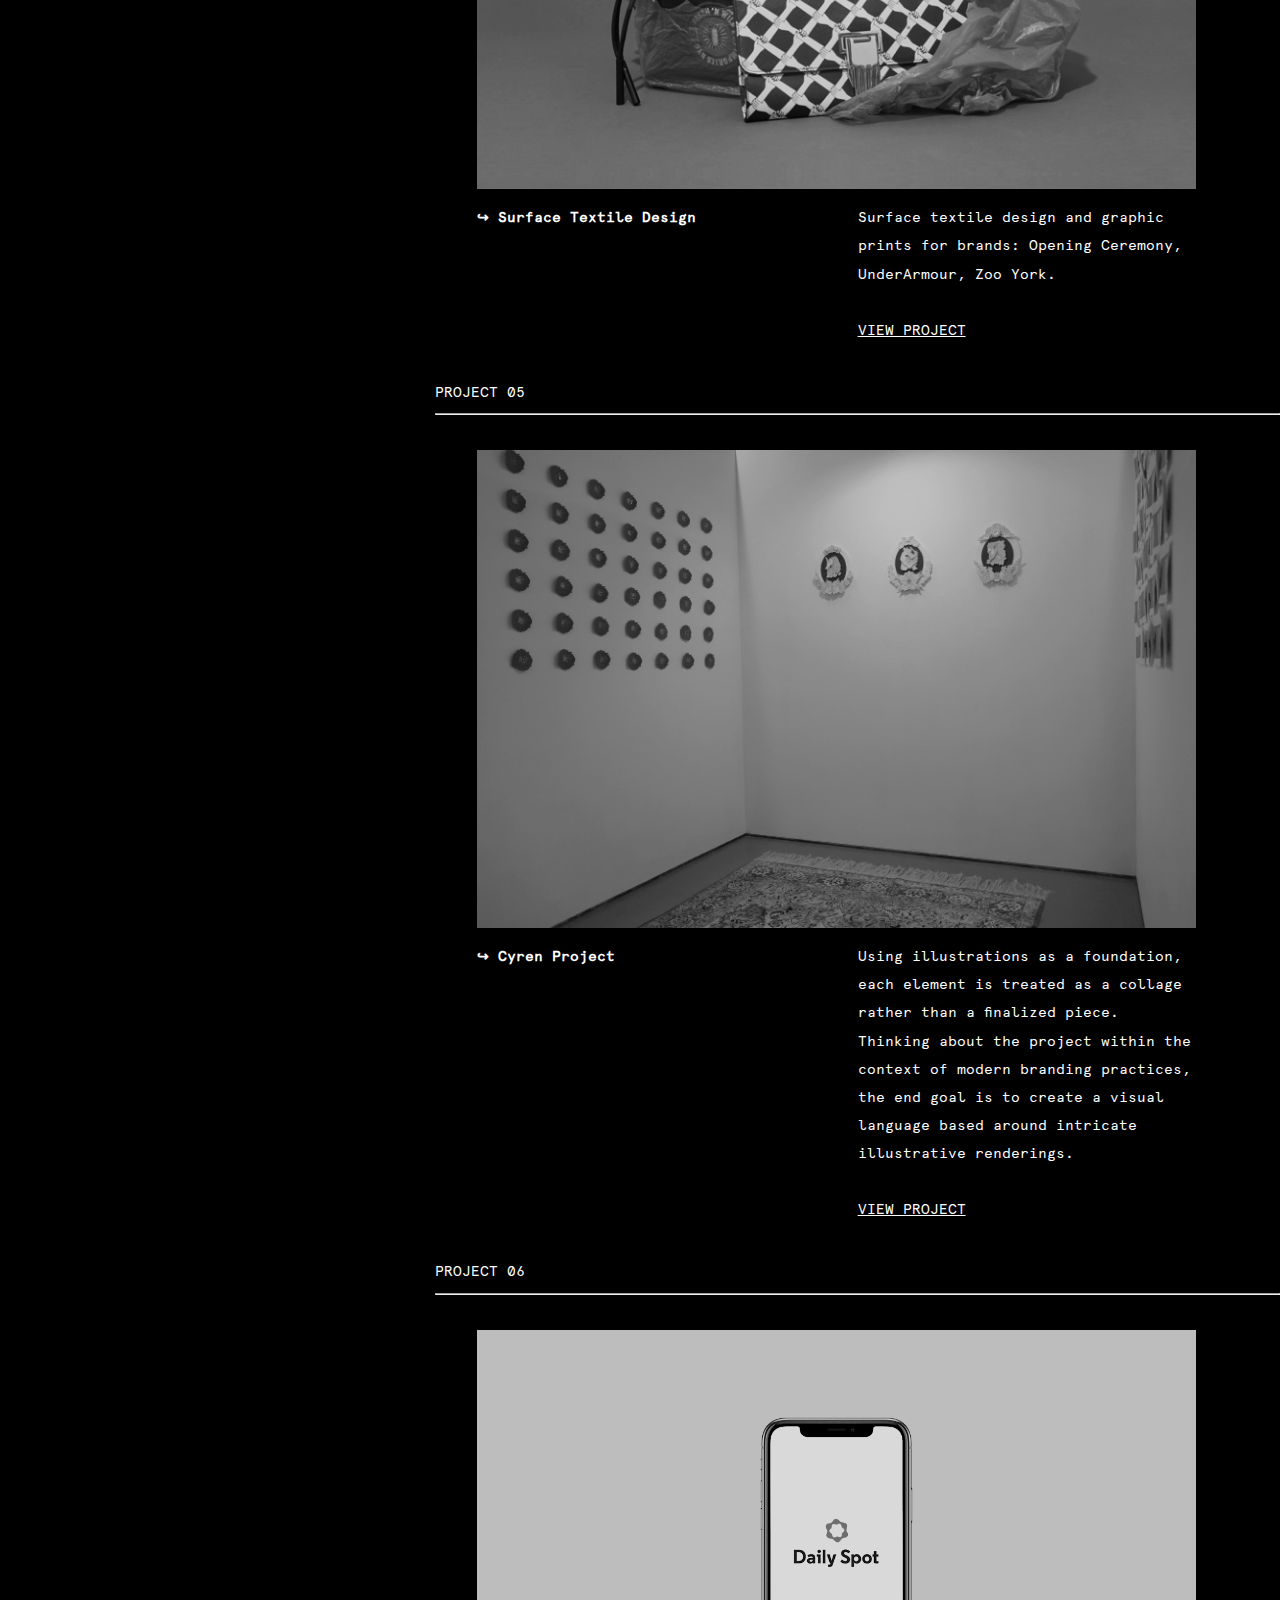
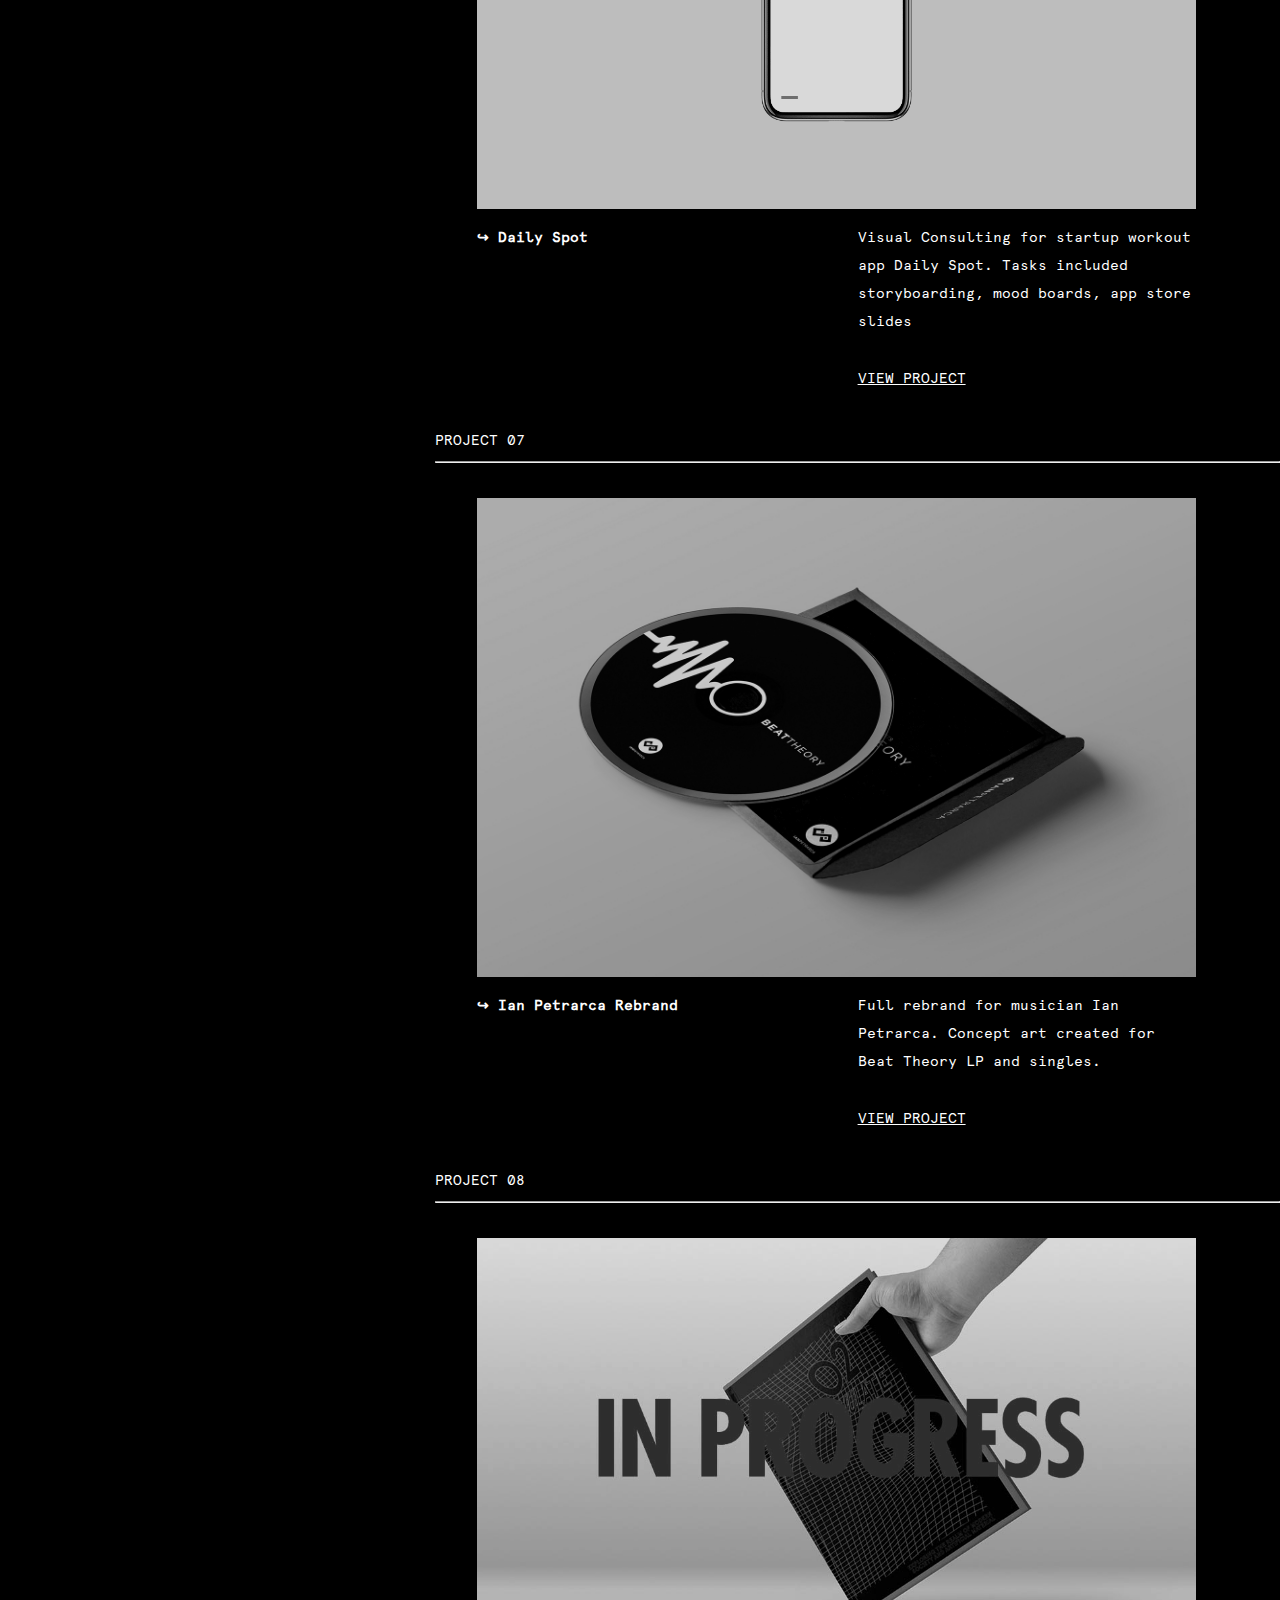
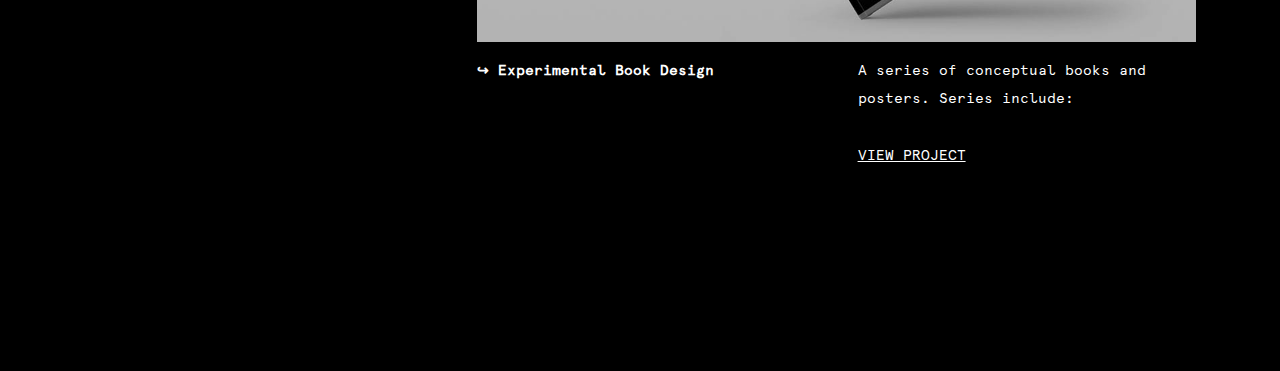
==== commit 4e1544f1: "updateindex" ====
--- a/index.html
+++ b/index.html
@@ -74,7 +74,8 @@
 <div class="projecticonwrap">
 <div class="toc">PROJECT 02 <hr><br>
   <div class="imagepadding">
-  <img class="coverimage" src="z_assets/2_design/02_intertextile/2017_cover01.jpg"></img>
+    <a class="greyfade" href="02_intertextile.html">
+    <img class="coverimage greyfade" src="z_assets/2_design/02_intertextile/2017_cover01.jpg"></img></a>
 </div>
 <div class="title">
 <span class="hiddentxt"><a href="02_intertextile.html">↪ Intertextile Expo</a></span>
@@ -93,7 +94,8 @@
 <div class="projecticonwrap">
 <div class="toc">PROJECT 03 <hr> <br>
   <div class="imagepadding">
-  <img class="coverimage" src="z_assets/2_design/04_mat/museum_01.jpg"></img>
+    <a class="greyfade" href="04_mat.html">
+    <img class="coverimage greyfade" src="z_assets/2_design/04_mat/museum_01.jpg"></img></a>
 </div>
 <div class="title">
 <span class="hiddentxt"><a href="04_mat.html">↪ Museum of American Textiles</a></span>
@@ -112,7 +114,8 @@
 <div class="projecticonwrap">
 <div class="toc">PROJECT 04 <hr><br>
   <div class="imagepadding">
-  <img class="coverimage" src="z_assets/2_design/03_graphics/oc_03.jpg"></img>
+    <a class="greyfade" href="03_graphic.html">
+    <img class="coverimage greyfade" src="z_assets/2_design/03_graphics/oc_03.jpg"></img></a>
 </div>
 <div class="title">
   <span class="hiddentxt"><a href="03_graphic.html">↪ Surface Textile Design</a></span>
@@ -126,26 +129,10 @@
 </div>
 
 <div class="projecticonwrap">
-<div class="toc">
-PROJECT 05 <hr><br>
-<div class="imagepadding">
-<img class="coverimage" src="z_assets/2_design/05_dailyspot/dailyspot05.gif"></img>
-</div>
-<div class="title">
-<span class="hiddentxt"><a href="05_dailyspot.html">↪ Daily Spot</a></span>
-<span class="hiddenimg"><img src="z_assets/1_icon/05_dailyspot.jpg" width="250" /></span>
-</div>
-<div class="descriptor">
-Visual Consulting for startup workout app Daily Spot. Tasks included storyboarding, mood boards, app store slides
-<br><br><a href="05_dailyspot.html"><u>VIEW PROJECT</u></a>
-</div>
-</div>
-</div>
-
-<div class="projecticonwrap">
-<div class="toc">PROJECT 06 <hr><br>
-  <div class="imagepadding">
-  <img class="coverimage" src="z_assets/2_design/06_cyren/redroom_01.jpg"></img>
+<div class="toc">PROJECT 05 <hr><br>
+  <div class="imagepadding">
+    <a class="greyfade" href="06_cyren.html">
+    <img class="coverimage greyfade" src="z_assets/2_design/06_cyren/redroom_01.jpg"></img></a>
 </div>
 <div class="title">
 <span class="hiddentxt"><a href="06_cyren.html">↪ Cyren Project</a></span>
@@ -162,9 +149,28 @@
 
 <div class="projecticonwrap">
 <div class="toc">
+PROJECT 06 <hr><br>
+<div class="imagepadding">
+  <a class="greyfade" href="05_dailyspot.html">
+  <img class="coverimage greyfade" src="z_assets/2_design/05_dailyspot/dailyspot05.gif"></img></a>
+</div>
+<div class="title">
+<span class="hiddentxt"><a href="05_dailyspot.html">↪ Daily Spot</a></span>
+<span class="hiddenimg"><img src="z_assets/1_icon/05_dailyspot.jpg" width="250" /></span>
+</div>
+<div class="descriptor">
+Visual Consulting for startup workout app Daily Spot. Tasks included storyboarding, mood boards, app store slides
+<br><br><a href="05_dailyspot.html"><u>VIEW PROJECT</u></a>
+</div>
+</div>
+</div>
+
+<div class="projecticonwrap">
+<div class="toc">
 PROJECT 07 <hr><br>
 <div class="imagepadding">
-<img class="coverimage" src="z_assets/2_design/07_petrarca/track01.jpg"></img>
+  <a class="greyfade" href="07_petrarca.html">
+  <img class="coverimage greyfade" src="z_assets/2_design/07_petrarca/track01.jpg"></img></a>
 </div>
 <div class="title">
 <span class="hiddentxt"><a href="07_petrarca.html">↪ Ian Petrarca Rebrand</a></span>
@@ -181,11 +187,12 @@
 <div class="toc">
 PROJECT 08 <hr><br>
 <div class="imagepadding">
-<img class="coverimage" src="z_assets/2_design/01_stills/full07_03.jpg"></img>
-</div>
-<div class="title">
-<span class="hiddentxt"><a href="02_intertextile.html">↪ Experimental Book Design</a></span>
-<span class="hiddenimg"><img src="z_assets/1_icon/02_intertextile.jpg" width="250" /></span>
+  <a class="greyfade" href=" ">
+  <img class="coverimage greyfade" src="z_assets/1_icon/08_books_inprogress.jpg"></img></a>
+</div>
+<div class="title">
+<span class="hiddentxt"><a href=" ">↪ Experimental Book Design</a></span>
+<span class="hiddenimg"><img src="z_assets/1_icon/08_books_inprogress.jpg" width="250" /></span>
 </div>
 <div class="descriptor">
 A series of conceptual books and posters. Series include:
